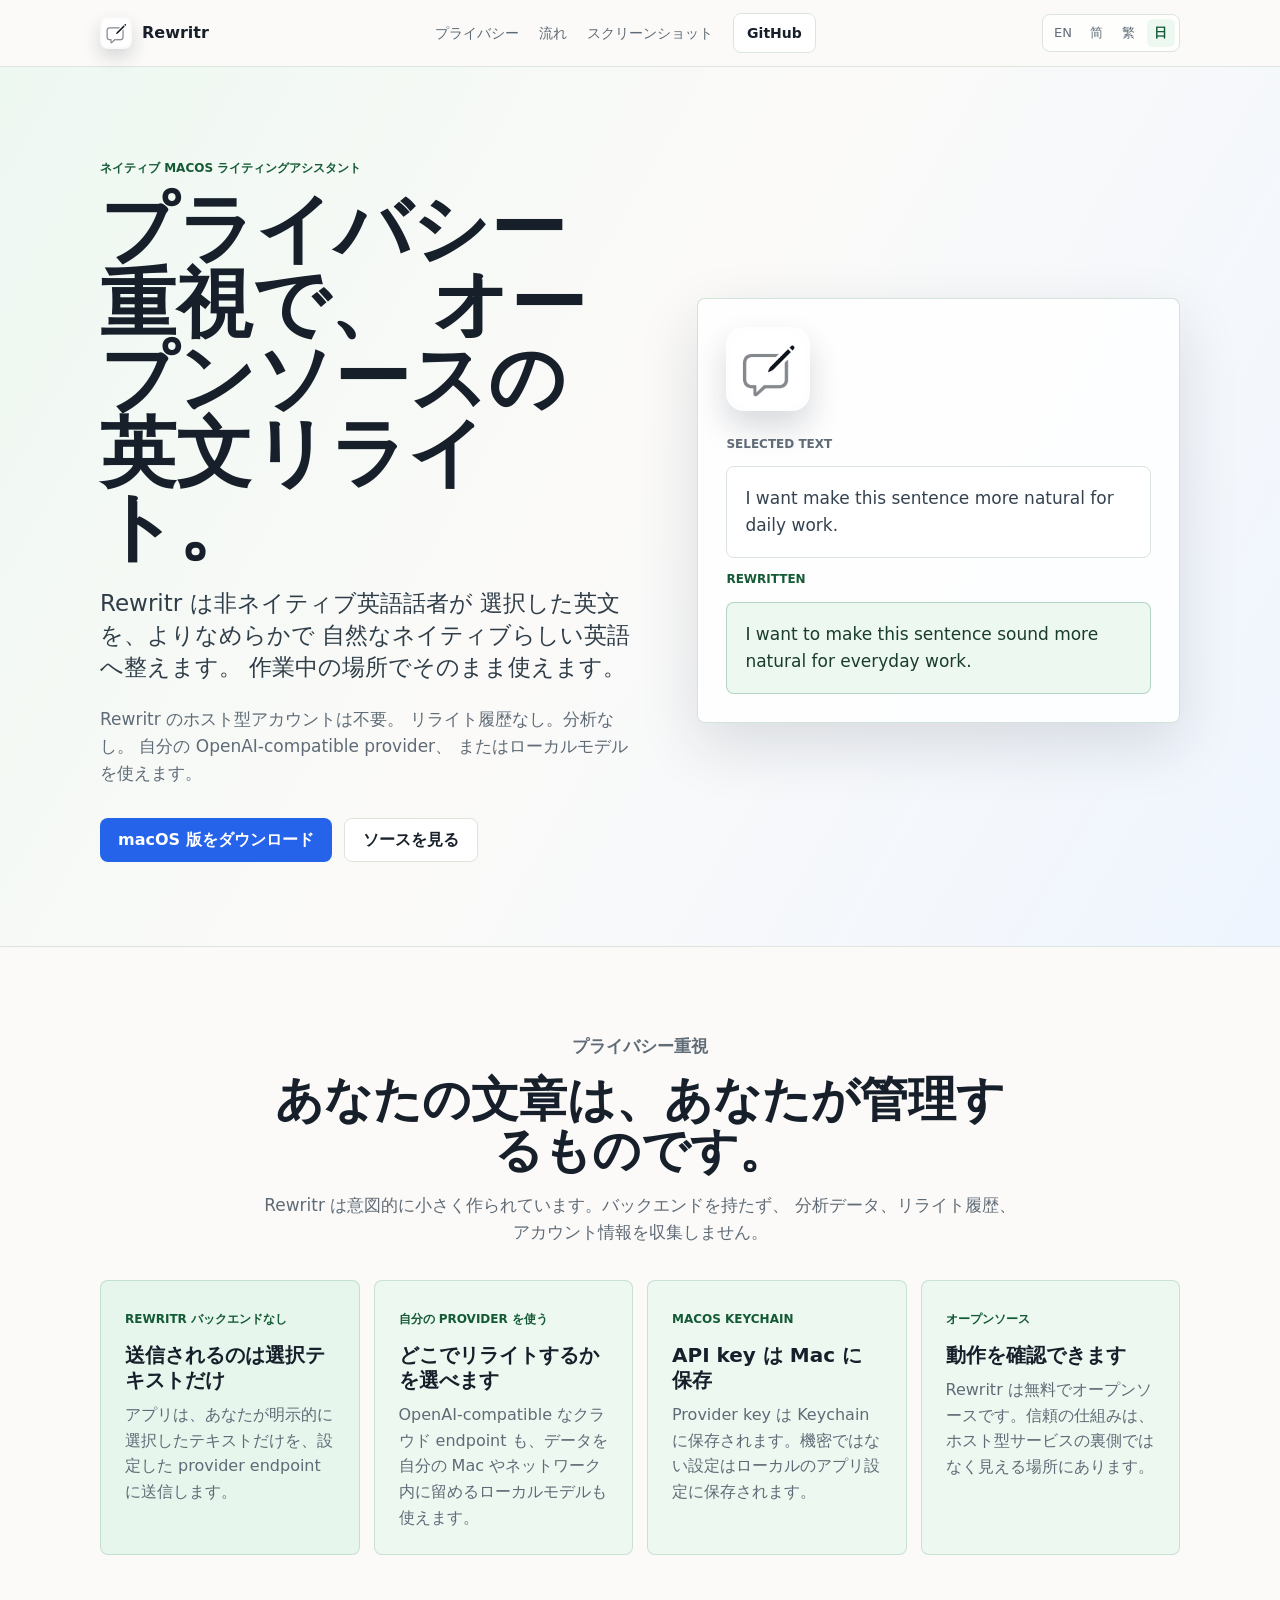
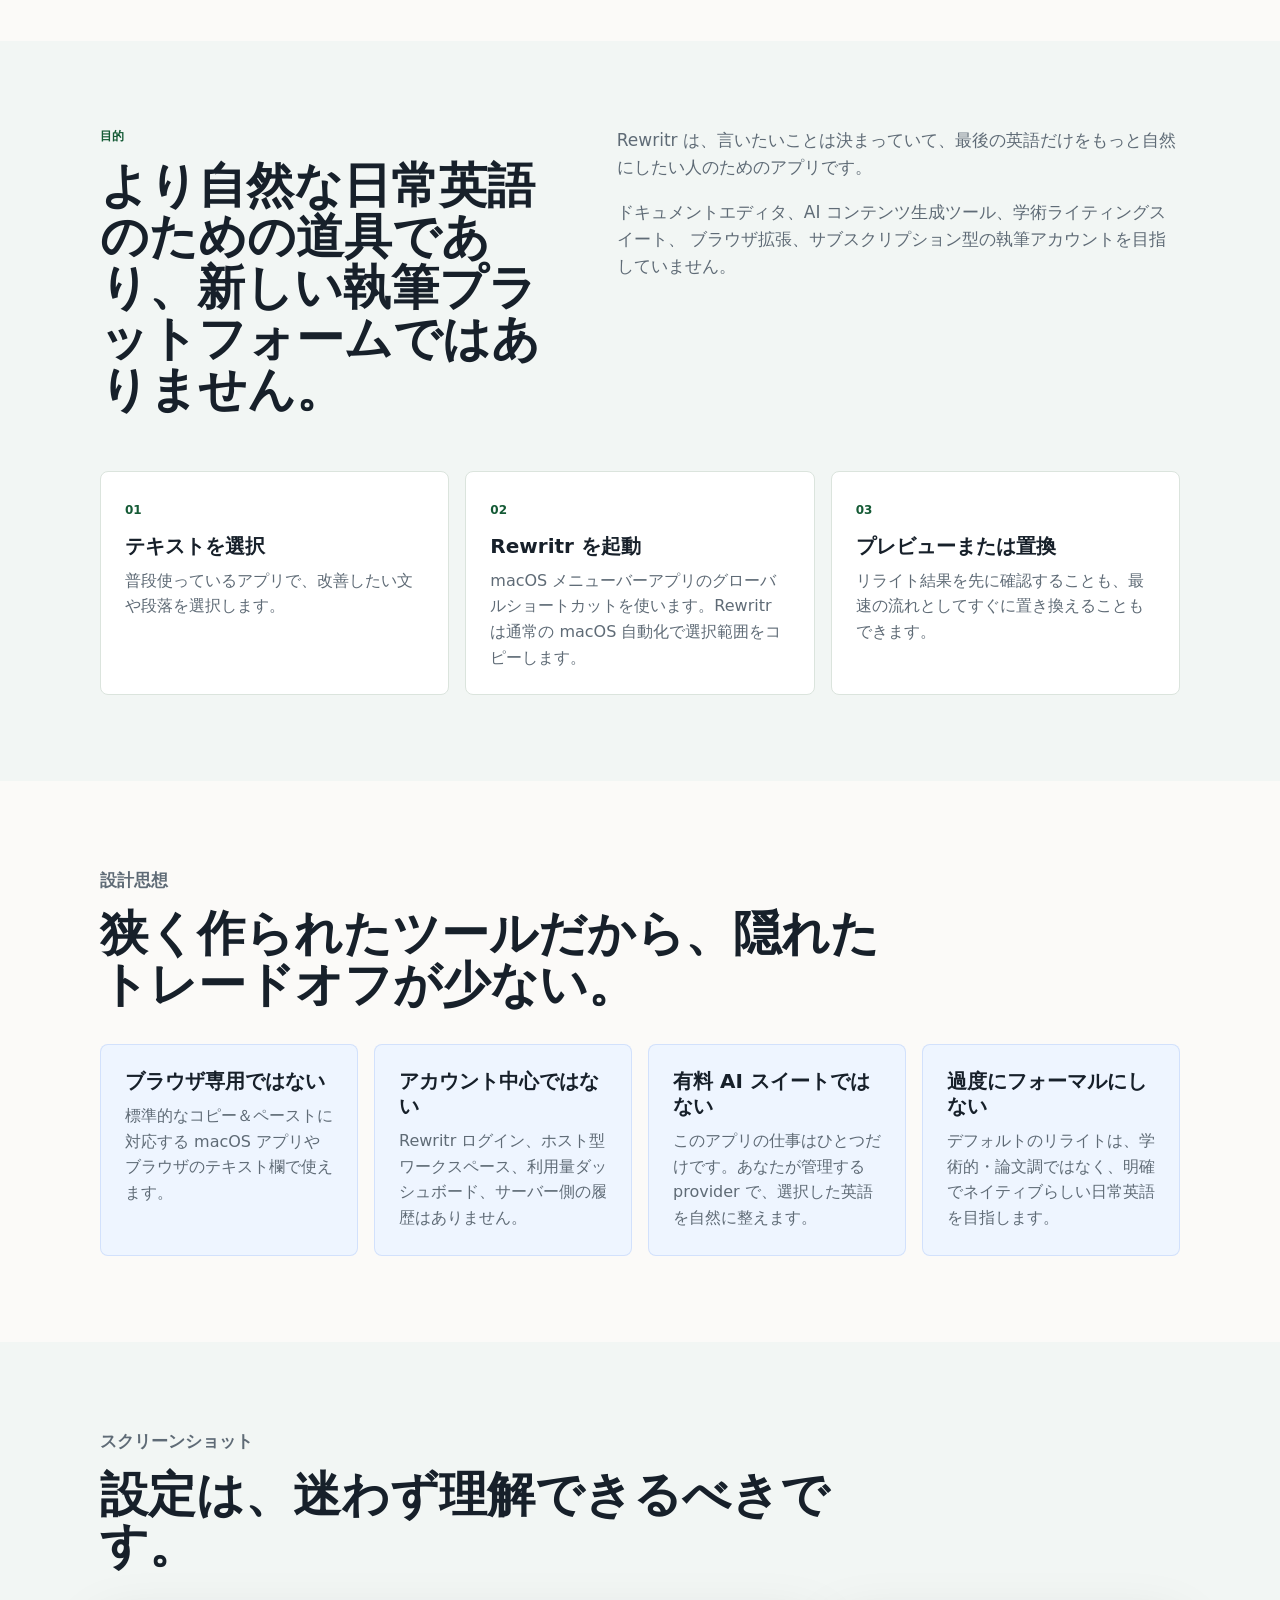
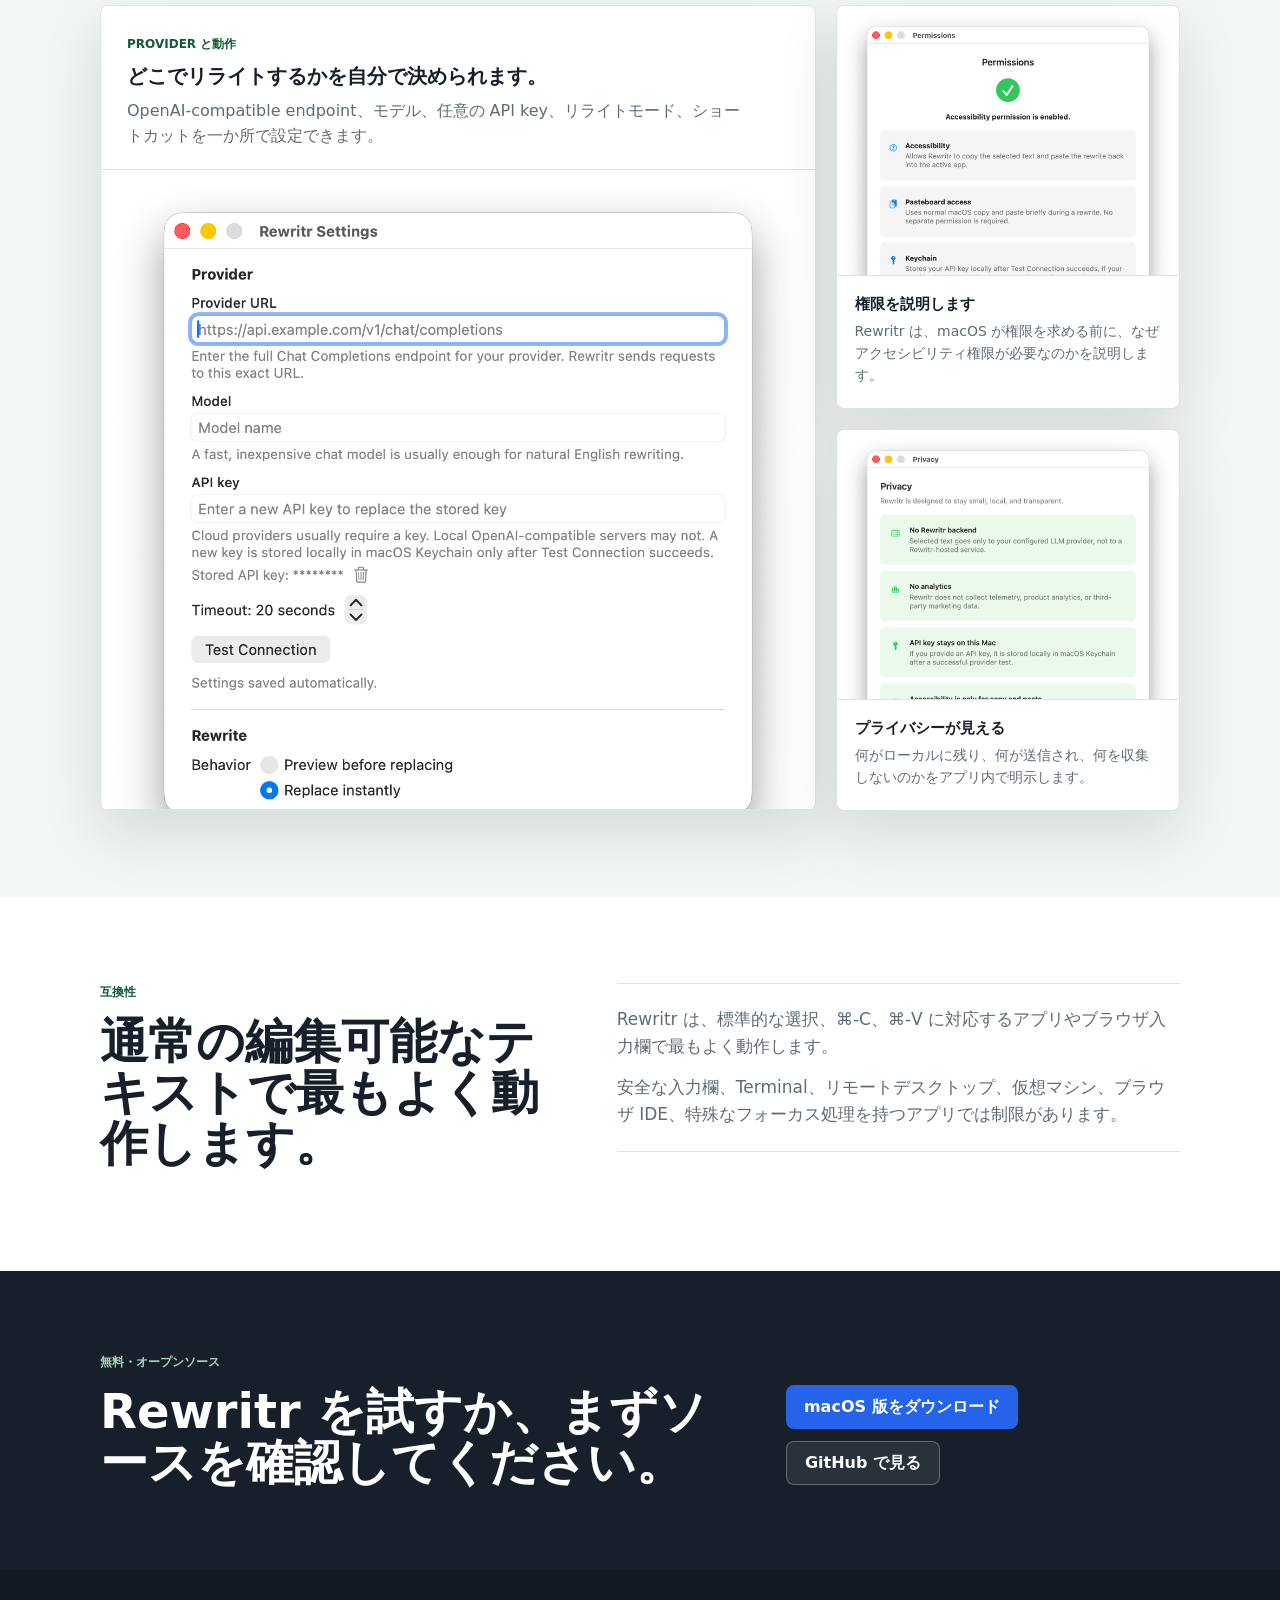
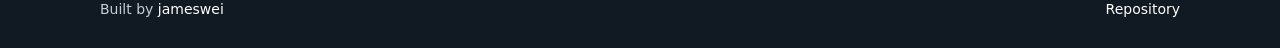
==== website/ja/index.html @ 14cbbc46 "Add multilingual README and website pages" ====
<!doctype html>
<html lang="ja">
  <head>
    <meta charset="utf-8" />
    <meta name="viewport" content="width=device-width, initial-scale=1" />
    <title>Rewritr - macOS 向けのプライベートな英文リライト</title>
    <meta
      name="description"
      content="Rewritr は、選択した英語をより自然でなめらかな表現に整える、プライバシー重視のオープンソース macOS メニューバーアプリです。"
    />
    <link rel="alternate" hreflang="en" href="../" />
    <link rel="alternate" hreflang="zh-Hans" href="../zh-CN/" />
    <link rel="alternate" hreflang="zh-Hant" href="../zh-TW/" />
    <link rel="alternate" hreflang="ja" href="./" />
    <link rel="alternate" hreflang="x-default" href="../" />
    <link rel="icon" href="../assets/app-icon.png" type="image/png" />
    <link rel="stylesheet" href="../css/styles.css" />
  </head>
  <body>
    <header class="site-header">
      <nav class="nav" aria-label="メインナビゲーション">
        <a class="brand" href="#top" aria-label="Rewritr ホーム">
          <img class="brand-mark" src="../assets/app-icon.png" alt="" />
          <span>Rewritr</span>
        </a>
        <div class="nav-links">
          <a href="#privacy">プライバシー</a>
          <a href="#workflow">流れ</a>
          <a href="#screenshots">スクリーンショット</a>
          <a href="https://github.com/jameswei/rewritr" class="nav-button">GitHub</a>
        </div>
        <div class="language-switcher" aria-label="言語選択">
          <a href="../">EN</a>
          <a href="../zh-CN/">简</a>
          <a href="../zh-TW/">繁</a>
          <a href="./" aria-current="page">日</a>
        </div>
      </nav>
    </header>

    <main id="top">
      <section class="hero" aria-labelledby="hero-title">
        <div class="container hero-grid">
          <div class="hero-copy">
            <p class="eyebrow">ネイティブ macOS ライティングアシスタント</p>
            <h1 id="hero-title">
              <span class="title-part">プライバシー重視で、</span>
              <span class="title-part">オープンソースの</span>
              <span class="title-part">英文リライト。</span>
            </h1>
            <p class="hero-lede">
              <span class="mobile-line">Rewritr は非ネイティブ英語話者が</span>
              <span class="mobile-line">選択した英文を、よりなめらかで</span>
              <span class="mobile-line">自然なネイティブらしい英語へ整えます。</span>
              <span class="mobile-line">作業中の場所でそのまま使えます。</span>
            </p>
            <p class="hero-note">
              <span class="mobile-line">Rewritr のホスト型アカウントは不要。</span>
              <span class="mobile-line">リライト履歴なし。分析なし。</span>
              <span class="mobile-line">自分の OpenAI-compatible provider、</span>
              <span class="mobile-line">またはローカルモデルを使えます。</span>
            </p>
            <div class="hero-actions" aria-label="主な操作">
              <a class="button primary" href="https://github.com/jameswei/rewritr/releases">macOS 版をダウンロード</a>
              <a class="button secondary" href="https://github.com/jameswei/rewritr">ソースを見る</a>
            </div>
          </div>
          <div class="hero-panel" aria-label="Rewritr の価値概要">
            <img class="hero-icon" src="../assets/app-icon.png" alt="Rewritr app icon" />
            <div class="rewrite-demo">
              <span class="demo-label">Selected text</span>
              <p>I want make this sentence more natural for daily work.</p>
              <span class="demo-arrow" aria-hidden="true">Rewritten</span>
              <p class="demo-result">I want to make this sentence sound more natural for everyday work.</p>
            </div>
          </div>
        </div>
      </section>

      <section class="section trust-section" id="privacy" aria-labelledby="privacy-title">
        <div class="container section-heading compact">
          <p class="eyebrow">プライバシー重視</p>
          <h2 id="privacy-title">あなたの文章は、あなたが管理するものです。</h2>
          <p>
            Rewritr は意図的に小さく作られています。バックエンドを持たず、
            分析データ、リライト履歴、アカウント情報を収集しません。
          </p>
        </div>
        <div class="container value-grid">
          <article class="value-card highlight">
            <span>Rewritr バックエンドなし</span>
            <h3>送信されるのは選択テキストだけ</h3>
            <p>
              アプリは、あなたが明示的に選択したテキストだけを、設定した provider endpoint に送信します。
            </p>
          </article>
          <article class="value-card">
            <span>自分の provider を使う</span>
            <h3>どこでリライトするかを選べます</h3>
            <p>
              OpenAI-compatible なクラウド endpoint も、データを自分の Mac やネットワーク内に留めるローカルモデルも使えます。
            </p>
          </article>
          <article class="value-card">
            <span>macOS Keychain</span>
            <h3>API key は Mac に保存</h3>
            <p>
              Provider key は Keychain に保存されます。機密ではない設定はローカルのアプリ設定に保存されます。
            </p>
          </article>
          <article class="value-card">
            <span>オープンソース</span>
            <h3>動作を確認できます</h3>
            <p>
              Rewritr は無料でオープンソースです。信頼の仕組みは、ホスト型サービスの裏側ではなく見える場所にあります。
            </p>
          </article>
        </div>
      </section>

      <section class="section muted" id="workflow" aria-labelledby="workflow-title">
        <div class="container split-layout">
          <div>
            <p class="eyebrow">目的</p>
            <h2 id="workflow-title">より自然な日常英語のための道具であり、新しい執筆プラットフォームではありません。</h2>
          </div>
          <div class="section-copy">
            <p>
              Rewritr は、言いたいことは決まっていて、最後の英語だけをもっと自然にしたい人のためのアプリです。
            </p>
            <p>
              ドキュメントエディタ、AI コンテンツ生成ツール、学術ライティングスイート、
              ブラウザ拡張、サブスクリプション型の執筆アカウントを目指していません。
            </p>
          </div>
        </div>
        <div class="container step-grid" aria-label="リライトの流れ">
          <article class="step-card">
            <span>01</span>
            <h3>テキストを選択</h3>
            <p>普段使っているアプリで、改善したい文や段落を選択します。</p>
          </article>
          <article class="step-card">
            <span>02</span>
            <h3>Rewritr を起動</h3>
            <p>macOS メニューバーアプリのグローバルショートカットを使います。Rewritr は通常の macOS 自動化で選択範囲をコピーします。</p>
          </article>
          <article class="step-card">
            <span>03</span>
            <h3>プレビューまたは置換</h3>
            <p>リライト結果を先に確認することも、最速の流れとしてすぐに置き換えることもできます。</p>
          </article>
        </div>
      </section>

      <section class="section" id="different" aria-labelledby="different-title">
        <div class="container section-heading">
          <p class="eyebrow">設計思想</p>
          <h2 id="different-title">狭く作られたツールだから、隠れたトレードオフが少ない。</h2>
        </div>
        <div class="container difference-grid">
          <article>
            <h3>ブラウザ専用ではない</h3>
            <p>標準的なコピー＆ペーストに対応する macOS アプリやブラウザのテキスト欄で使えます。</p>
          </article>
          <article>
            <h3>アカウント中心ではない</h3>
            <p>Rewritr ログイン、ホスト型ワークスペース、利用量ダッシュボード、サーバー側の履歴はありません。</p>
          </article>
          <article>
            <h3>有料 AI スイートではない</h3>
            <p>このアプリの仕事はひとつだけです。あなたが管理する provider で、選択した英語を自然に整えます。</p>
          </article>
          <article>
            <h3>過度にフォーマルにしない</h3>
            <p>デフォルトのリライトは、学術的・論文調ではなく、明確でネイティブらしい日常英語を目指します。</p>
          </article>
        </div>
      </section>

      <section class="section muted" id="screenshots" aria-labelledby="screenshots-title">
        <div class="container section-heading">
          <p class="eyebrow">スクリーンショット</p>
          <h2 id="screenshots-title">設定は、迷わず理解できるべきです。</h2>
        </div>
        <div class="container screenshot-showcase">
          <figure class="screenshot primary-shot">
            <div class="shot-copy">
              <span>Provider と動作</span>
              <h3>どこでリライトするかを自分で決められます。</h3>
              <p>OpenAI-compatible endpoint、モデル、任意の API key、リライトモード、ショートカットを一か所で設定できます。</p>
            </div>
            <img src="../assets/screenshot_settings.png" alt="Rewritr settings with provider configuration and rewrite behavior" />
          </figure>
          <div class="supporting-shots">
            <figure class="screenshot compact-shot">
              <img src="../assets/screenshot_permissions.png" alt="Rewritr permission setup screen with Accessibility permission status" />
              <figcaption>
                <strong>権限を説明します</strong>
                Rewritr は、macOS が権限を求める前に、なぜアクセシビリティ権限が必要なのかを説明します。
              </figcaption>
            </figure>
            <figure class="screenshot compact-shot">
              <img src="../assets/screenshot_privacy.png" alt="Rewritr privacy page showing local storage and provider transparency" />
              <figcaption>
                <strong>プライバシーが見える</strong>
                何がローカルに残り、何が送信され、何を収集しないのかをアプリ内で明示します。
              </figcaption>
            </figure>
          </div>
        </div>
      </section>

      <section class="section limits" id="limits" aria-labelledby="limits-title">
        <div class="container split-layout">
          <div>
            <p class="eyebrow">互換性</p>
            <h2 id="limits-title">通常の編集可能なテキストで最もよく動作します。</h2>
          </div>
          <div class="limit-list">
            <p>Rewritr は、標準的な選択、⌘-C、⌘-V に対応するアプリやブラウザ入力欄で最もよく動作します。</p>
            <p>安全な入力欄、Terminal、リモートデスクトップ、仮想マシン、ブラウザ IDE、特殊なフォーカス処理を持つアプリでは制限があります。</p>
          </div>
        </div>
      </section>

      <section class="cta" aria-labelledby="cta-title">
        <div class="container cta-inner">
          <div>
            <p class="eyebrow">無料・オープンソース</p>
            <h2 id="cta-title">Rewritr を試すか、まずソースを確認してください。</h2>
          </div>
          <div class="hero-actions">
            <a class="button primary" href="https://github.com/jameswei/rewritr/releases">macOS 版をダウンロード</a>
            <a class="button secondary dark" href="https://github.com/jameswei/rewritr">GitHub で見る</a>
          </div>
        </div>
      </section>
    </main>

    <footer class="footer">
      <div class="container footer-inner">
        <span>Built by <a href="https://github.com/jameswei">jameswei</a></span>
        <span><a href="https://github.com/jameswei/rewritr">Repository</a></span>
      </div>
    </footer>
  </body>
</html>
---- website/css/styles.css ----
:root {
  --bg: #fbfaf8;
  --surface: #ffffff;
  --surface-muted: #f2f6f4;
  --surface-green: #edf8f1;
  --surface-blue: #eef5ff;
  --text: #17202a;
  --muted: #5f6b76;
  --line: #dbe4dd;
  --accent: #2563eb;
  --accent-strong: #1d4ed8;
  --green: #217a4b;
  --green-strong: #145a35;
  --shadow: 0 22px 60px rgba(20, 30, 45, 0.13);
  --radius: 8px;
  --container: 1080px;
}

* {
  box-sizing: border-box;
}

html {
  scroll-behavior: smooth;
}

body {
  margin: 0;
  background: var(--bg);
  color: var(--text);
  font-family: -apple-system, BlinkMacSystemFont, "Segoe UI", system-ui, sans-serif;
  line-height: 1.6;
}

:lang(zh-Hans),
:lang(zh-Hant),
:lang(ja) {
  word-break: normal;
  overflow-wrap: anywhere;
}

img {
  display: block;
  max-width: 100%;
}

a {
  color: inherit;
}

.site-header {
  position: sticky;
  top: 0;
  z-index: 20;
  background: rgba(251, 250, 248, 0.9);
  border-bottom: 1px solid rgba(219, 228, 221, 0.9);
  backdrop-filter: blur(18px);
}

.nav {
  width: min(100% - 32px, var(--container));
  min-height: 66px;
  margin: 0 auto;
  display: flex;
  align-items: center;
  justify-content: space-between;
  gap: 24px;
}

.brand {
  display: inline-flex;
  align-items: center;
  gap: 10px;
  font-weight: 780;
  text-decoration: none;
}

.brand-mark {
  width: 32px;
  height: 32px;
  border-radius: 8px;
  box-shadow: 0 8px 18px rgba(15, 23, 42, 0.16);
}

.nav-links {
  display: flex;
  align-items: center;
  gap: 20px;
  color: var(--muted);
  font-size: 14px;
}

.nav-links a {
  text-decoration: none;
}

.nav-links a:hover,
.language-switcher a:hover,
.footer a:hover {
  color: var(--accent);
}

.nav-button {
  padding: 8px 13px;
  border: 1px solid var(--line);
  border-radius: 8px;
  background: var(--surface);
  color: var(--text);
  font-weight: 680;
}

.language-switcher {
  display: inline-flex;
  align-items: center;
  gap: 4px;
  padding: 4px;
  border: 1px solid var(--line);
  border-radius: 8px;
  background: rgba(255, 255, 255, 0.74);
  color: var(--muted);
  font-size: 13px;
}

.language-switcher a {
  min-width: 28px;
  padding: 4px 7px;
  border-radius: 6px;
  text-align: center;
  text-decoration: none;
}

.language-switcher a[aria-current="page"] {
  background: var(--surface-green);
  color: var(--green-strong);
  font-weight: 760;
}

.container {
  width: calc(100% - 32px);
  max-width: var(--container);
  margin: 0 auto;
}

.hero {
  padding: 92px 0 84px;
  border-bottom: 1px solid var(--line);
  background:
    linear-gradient(120deg, rgba(237, 248, 241, 0.95), rgba(251, 250, 248, 0.94) 46%, rgba(238, 245, 255, 0.92)),
    var(--bg);
}

.hero-grid {
  display: grid;
  grid-template-columns: minmax(0, 1.05fr) minmax(320px, 0.95fr);
  gap: 64px;
  align-items: center;
}

.hero-copy {
  min-width: 0;
  max-width: 700px;
}

.eyebrow {
  margin: 0 0 14px;
  color: var(--green-strong);
  font-size: 12px;
  font-weight: 780;
  letter-spacing: 0;
  text-transform: uppercase;
}

h1,
h2,
h3,
p {
  margin-top: 0;
}

h1 {
  margin-bottom: 22px;
  max-width: 760px;
  font-size: 76px;
  line-height: 0.98;
  letter-spacing: 0;
  overflow-wrap: break-word;
}

h2 {
  margin-bottom: 16px;
  font-size: 48px;
  line-height: 1.06;
  letter-spacing: 0;
}

h3 {
  margin-bottom: 9px;
  font-size: 20px;
  line-height: 1.25;
  letter-spacing: 0;
}

.hero-lede {
  max-width: 660px;
  color: #2f3d48;
  font-size: 23px;
  line-height: 1.4;
}

.hero-note {
  max-width: 640px;
  margin-bottom: 0;
  color: var(--muted);
  font-size: 17px;
}

.mobile-line {
  display: inline;
}

.hero-actions {
  display: flex;
  flex-wrap: wrap;
  gap: 12px;
  margin-top: 30px;
}

.button {
  display: inline-flex;
  align-items: center;
  justify-content: center;
  max-width: 100%;
  min-height: 44px;
  padding: 0 18px;
  border-radius: 8px;
  font-weight: 740;
  text-decoration: none;
}

.button.primary {
  background: var(--accent);
  color: #ffffff;
}

.button.primary:hover {
  background: var(--accent-strong);
}

.button.secondary {
  background: var(--surface);
  border: 1px solid var(--line);
  color: var(--text);
}

.button.secondary.dark {
  background: rgba(255, 255, 255, 0.08);
  border-color: rgba(255, 255, 255, 0.28);
  color: #ffffff;
}

.hero-panel {
  position: relative;
  min-width: 0;
  padding: 28px;
  border: 1px solid rgba(33, 122, 75, 0.2);
  border-radius: var(--radius);
  background: rgba(255, 255, 255, 0.82);
  box-shadow: var(--shadow);
}

.hero-icon {
  width: 84px;
  height: 84px;
  margin-bottom: 24px;
  border-radius: 18px;
  box-shadow: 0 16px 32px rgba(15, 23, 42, 0.16);
}

.rewrite-demo {
  display: grid;
  gap: 12px;
}

.rewrite-demo p {
  margin: 0;
  padding: 18px;
  border: 1px solid var(--line);
  border-radius: var(--radius);
  background: #ffffff;
  color: #344250;
  font-size: 17px;
}

.rewrite-demo .demo-result {
  border-color: rgba(33, 122, 75, 0.28);
  background: var(--surface-green);
  color: #193d2a;
}

.demo-label,
.demo-arrow {
  color: var(--muted);
  font-size: 12px;
  font-weight: 780;
  text-transform: uppercase;
}

.demo-arrow {
  color: var(--green-strong);
}

.section {
  padding: 86px 0;
}

.muted {
  background: var(--surface-muted);
}

.section-heading {
  margin-bottom: 34px;
}

.section-heading.compact {
  max-width: 760px;
  text-align: center;
}

.section-heading h2 {
  max-width: 780px;
}

.section-heading p,
.section-copy,
.limit-list {
  color: var(--muted);
  font-size: 17px;
}

.value-grid {
  display: grid;
  grid-template-columns: repeat(4, minmax(0, 1fr));
  gap: 14px;
}

.value-card,
.step-card,
.difference-grid article {
  min-height: 100%;
  padding: 24px;
  border: 1px solid var(--line);
  border-radius: var(--radius);
  background: var(--surface);
}

.value-card {
  background: var(--surface-green);
  border-color: rgba(33, 122, 75, 0.18);
}

.value-card.highlight {
  background: #e6f6ec;
}

.value-card span,
.step-card span {
  display: inline-flex;
  margin-bottom: 14px;
  color: var(--green-strong);
  font-size: 12px;
  font-weight: 800;
  text-transform: uppercase;
}

.value-card p,
.step-card p,
.difference-grid p {
  margin-bottom: 0;
  color: var(--muted);
}

.split-layout {
  display: grid;
  grid-template-columns: minmax(0, 0.9fr) minmax(0, 1.1fr);
  gap: 56px;
  align-items: start;
}

.step-grid {
  display: grid;
  grid-template-columns: repeat(3, minmax(0, 1fr));
  gap: 16px;
  margin-top: 40px;
}

.step-card {
  background: #ffffff;
}

.difference-grid {
  display: grid;
  grid-template-columns: repeat(4, minmax(0, 1fr));
  gap: 16px;
}

.difference-grid article {
  background: var(--surface-blue);
  border-color: rgba(37, 99, 235, 0.14);
}

.screenshot-showcase {
  display: grid;
  grid-template-columns: minmax(0, 1.35fr) minmax(320px, 0.65fr);
  gap: 20px;
  align-items: stretch;
}

.screenshot {
  margin: 0;
  border: 1px solid var(--line);
  border-radius: var(--radius);
  background: var(--surface);
  overflow: hidden;
  box-shadow: var(--shadow);
}

.primary-shot {
  display: grid;
  grid-template-rows: auto minmax(0, 1fr);
}

.shot-copy {
  padding: 24px 26px 20px;
  border-bottom: 1px solid var(--line);
  background: #ffffff;
}

.shot-copy span {
  display: inline-flex;
  margin-bottom: 10px;
  color: var(--green-strong);
  font-size: 12px;
  font-weight: 800;
  text-transform: uppercase;
}

.shot-copy p {
  max-width: 620px;
  margin-bottom: 0;
  color: var(--muted);
}

.supporting-shots {
  display: grid;
  gap: 20px;
}

.screenshot img {
  width: 100%;
  height: auto;
  max-height: 640px;
  object-fit: cover;
  object-position: top center;
  border-bottom: 1px solid var(--line);
}

.primary-shot img {
  height: 100%;
  min-height: 520px;
}

.compact-shot img {
  max-height: 270px;
}

.screenshot figcaption {
  min-height: 96px;
  padding: 16px 18px;
  color: var(--muted);
  font-size: 14px;
}

.screenshot figcaption strong {
  display: block;
  margin-bottom: 4px;
  color: var(--text);
  font-size: 15px;
}

.limits {
  background: #ffffff;
}

.limit-list {
  display: grid;
  gap: 14px;
  padding: 22px 0;
  border-top: 1px solid var(--line);
  border-bottom: 1px solid var(--line);
}

.limit-list p {
  margin-bottom: 0;
}

.cta {
  padding: 82px 0;
  background: var(--text);
  color: #ffffff;
}

.cta .eyebrow {
  color: #9fd4b5;
}

.cta-inner {
  display: flex;
  align-items: center;
  justify-content: space-between;
  gap: 32px;
}

.cta h2 {
  max-width: 660px;
  margin-bottom: 0;
}

.footer {
  padding: 28px 0;
  background: #111922;
  color: #c4ced8;
  font-size: 14px;
}

.footer-inner {
  display: flex;
  justify-content: space-between;
  gap: 16px;
}

.footer a {
  color: #ffffff;
  text-decoration: none;
}

@media (max-width: 900px) {
  .nav {
    min-height: auto;
    padding: 14px 0;
    align-items: flex-start;
    flex-direction: column;
  }

  .nav-links {
    width: 100%;
    gap: 14px;
    overflow-x: auto;
    padding-bottom: 4px;
  }

  .language-switcher {
    max-width: 100%;
    overflow-x: auto;
  }

  .hero {
    padding: 70px 0 64px;
  }

  .hero-grid,
  .split-layout,
  .screenshot-showcase,
  .step-grid,
  .difference-grid,
  .cta-inner {
    grid-template-columns: 1fr;
  }

  .cta-inner {
    display: grid;
  }

  .value-grid {
    grid-template-columns: repeat(2, minmax(0, 1fr));
  }

  h1 {
    font-size: 56px;
  }

  h2 {
    font-size: 38px;
  }

  .hero-lede {
    font-size: 20px;
  }

  .section {
    padding: 64px 0;
  }

  .primary-shot img {
    min-height: 0;
  }
}

@media (max-width: 560px) {
  .nav-links a:not(.nav-button) {
    display: none;
  }

  .hero-actions,
  .button {
    width: 100%;
  }

  .hero-copy,
  .hero-panel,
  .hero-actions {
    justify-self: start;
    width: calc(100vw - 32px);
    max-width: calc(100vw - 32px);
  }

  .rewrite-demo p {
    max-width: 100%;
  }

  .title-part {
    display: block;
  }

  .mobile-line {
    display: block;
    max-width: calc(100vw - 32px);
  }

  .button {
    flex: 0 0 calc(100vw - 48px);
    width: calc(100vw - 48px);
  }

  .value-grid {
    grid-template-columns: 1fr;
  }

  h1 {
    font-size: 40px;
  }

  h2 {
    font-size: 32px;
  }

  .hero-panel {
    padding: 20px;
  }

  .footer-inner {
    flex-direction: column;
  }
}
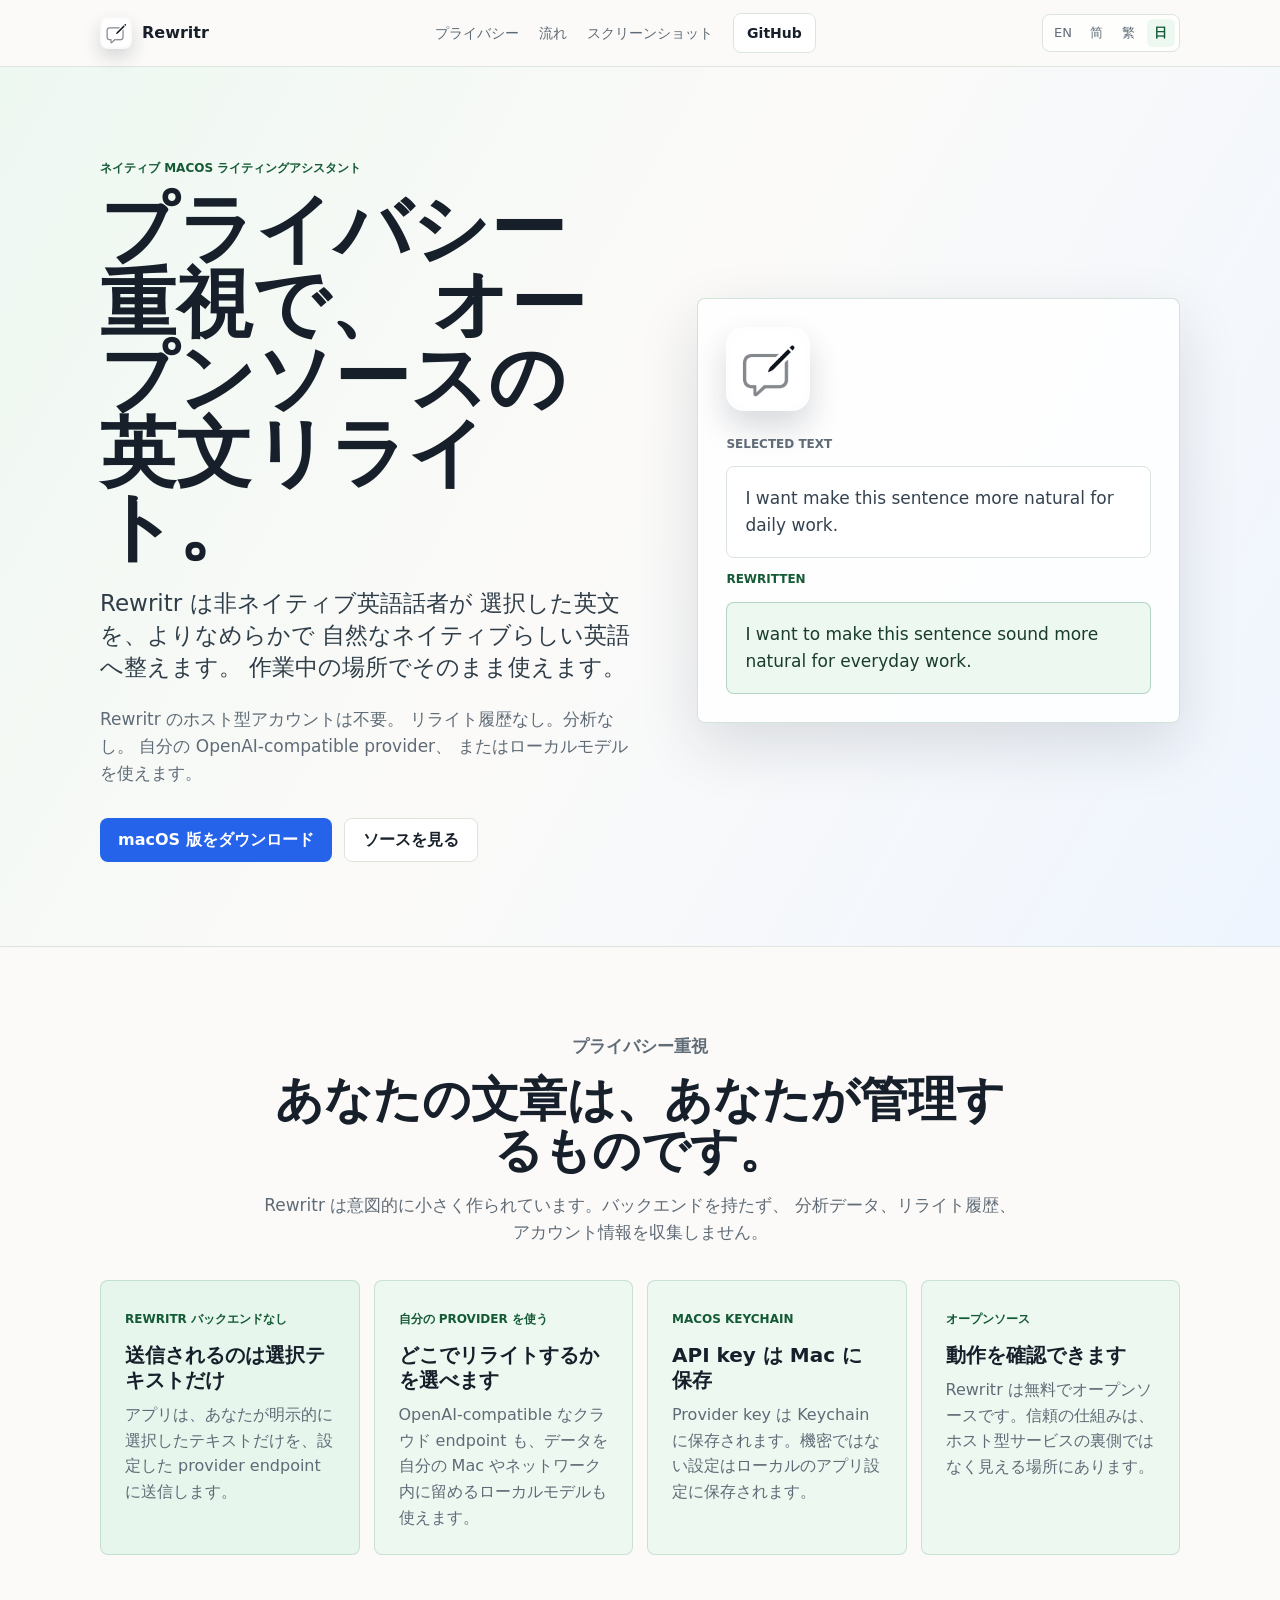
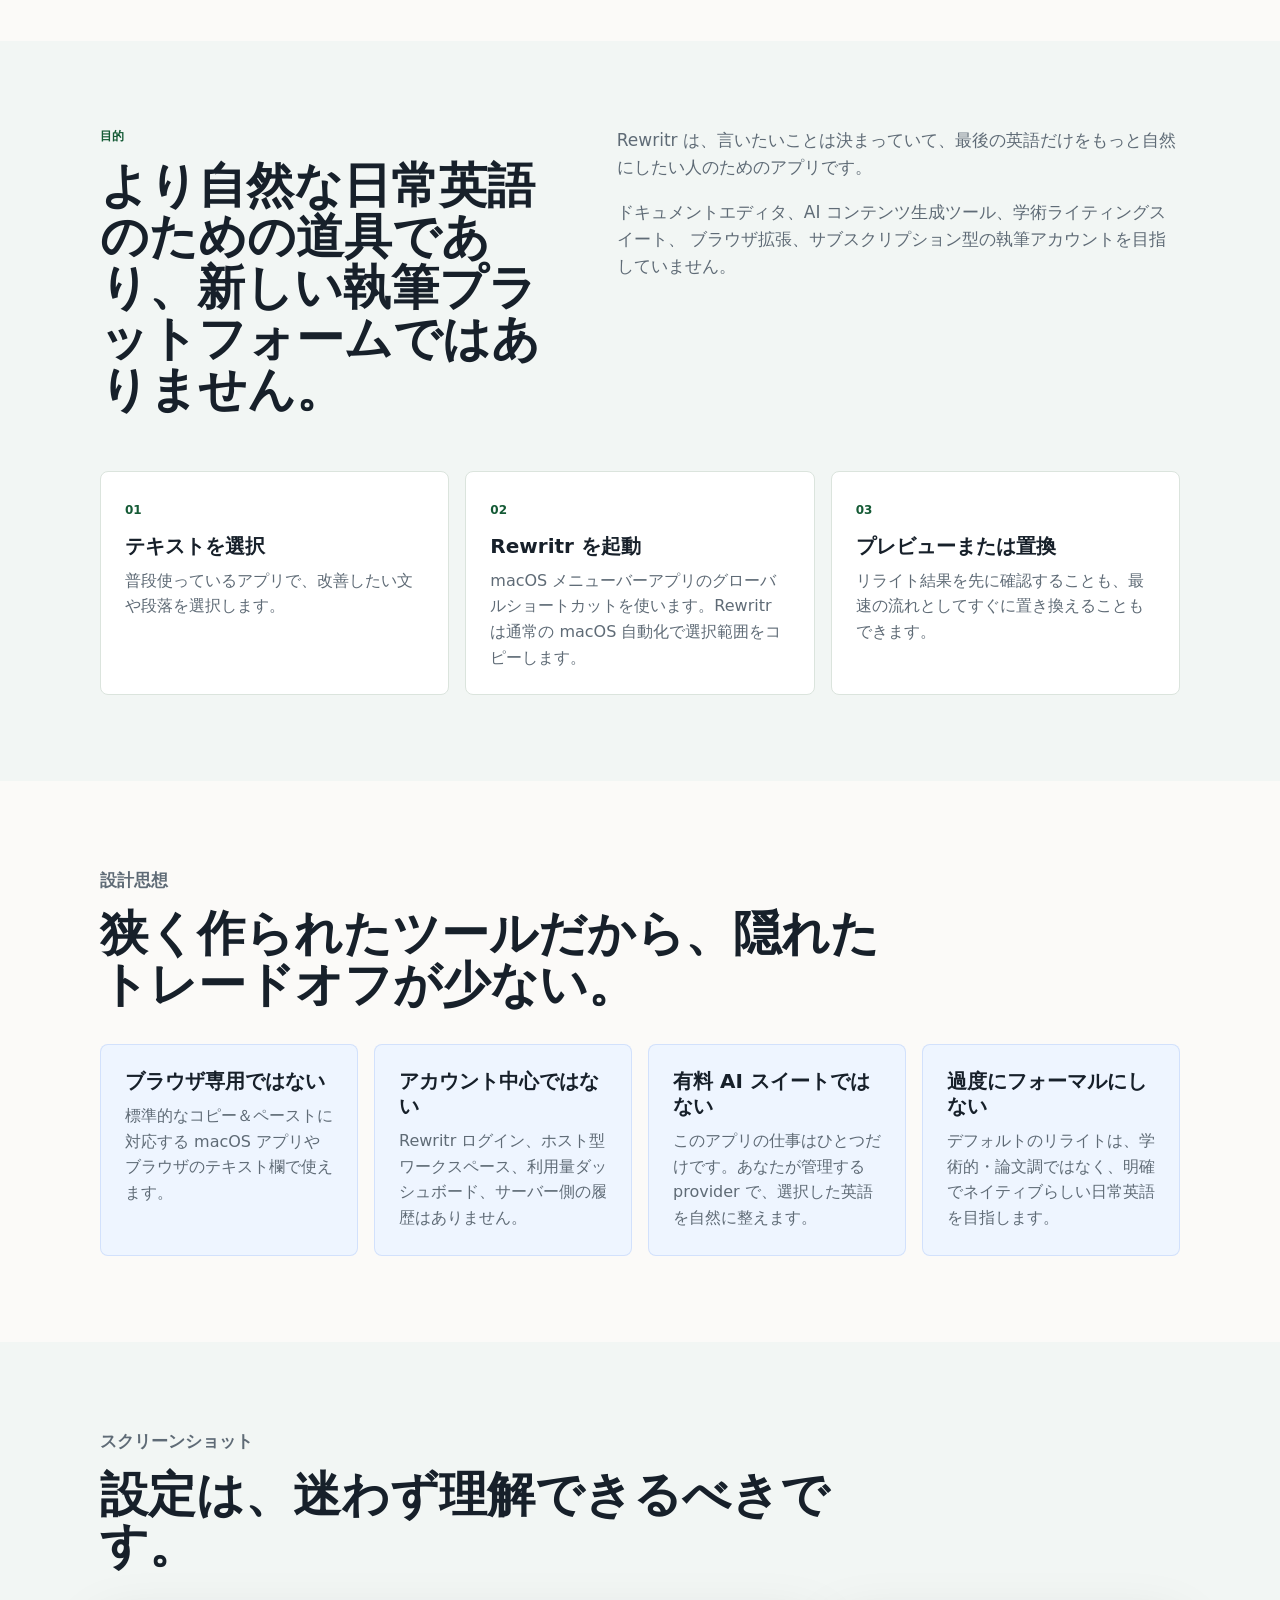
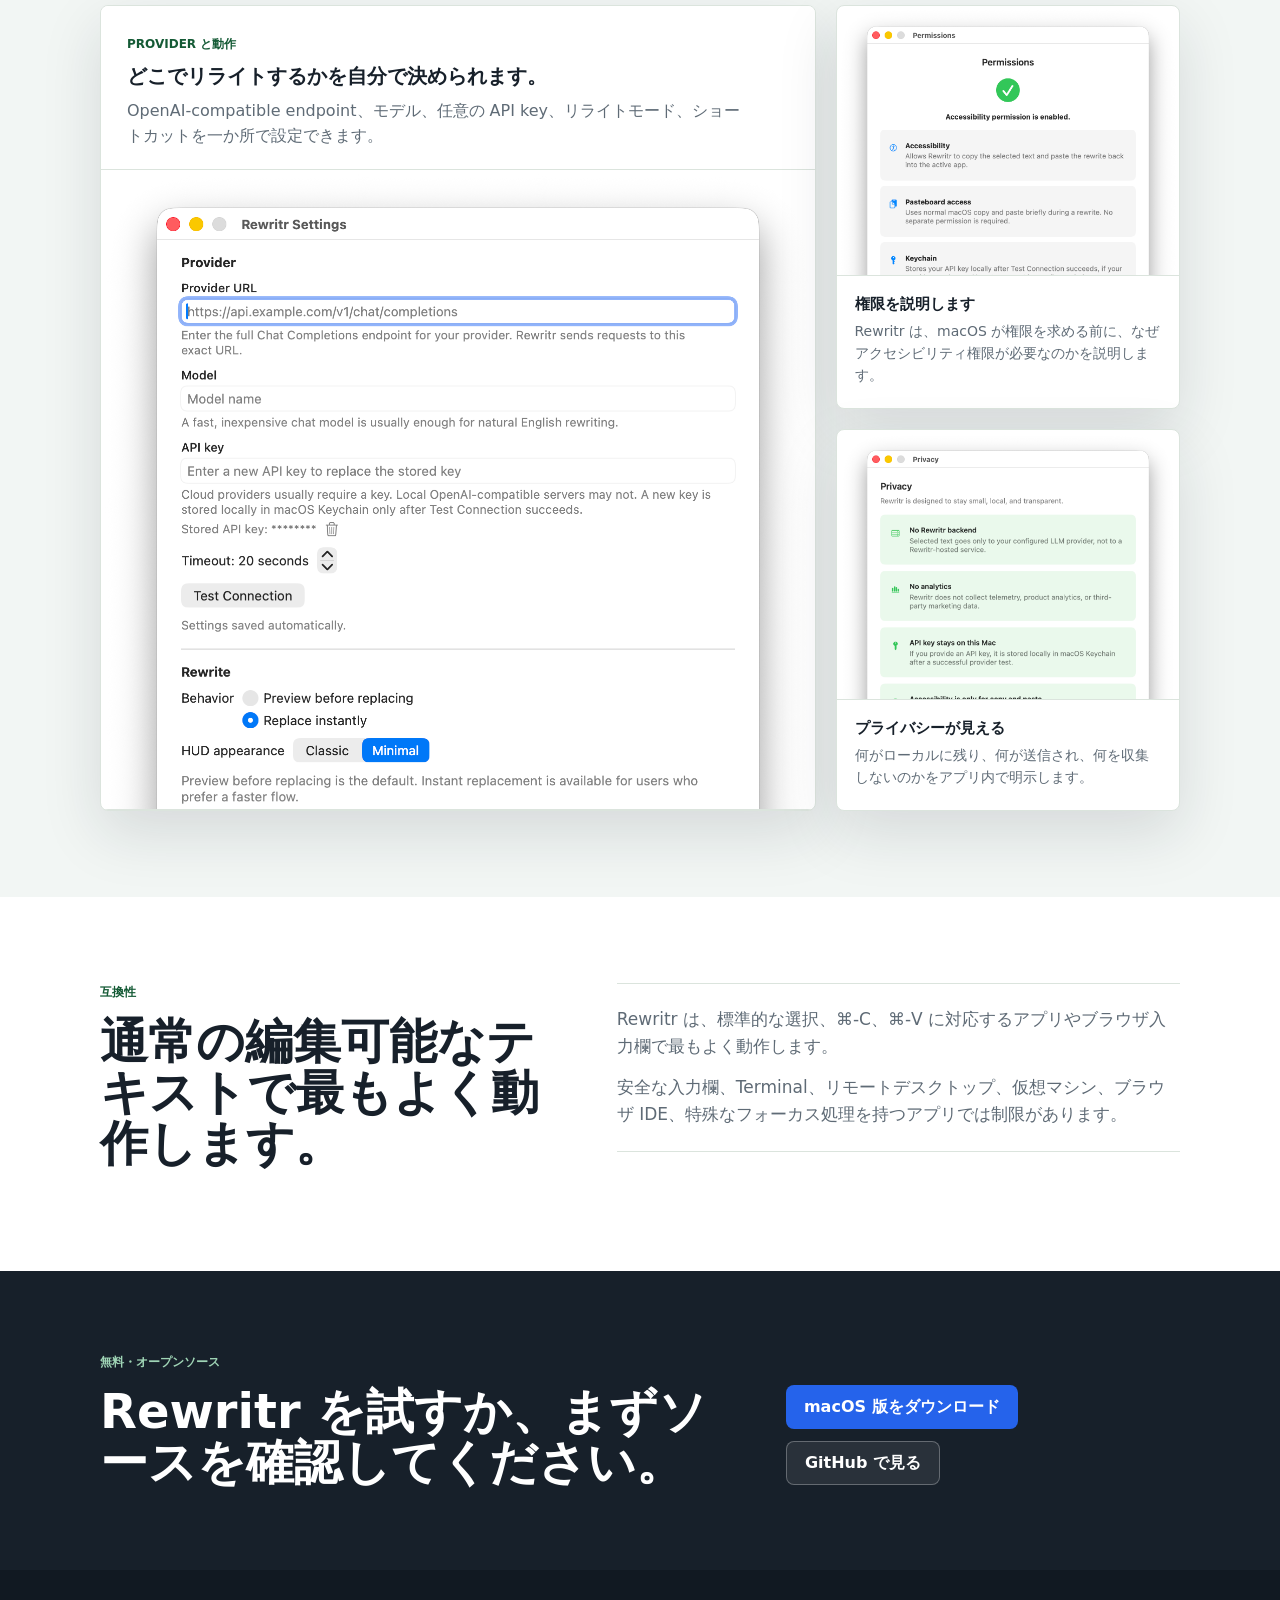
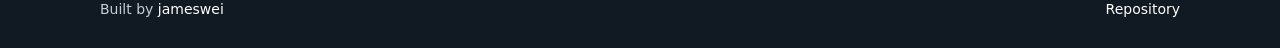
==== commit 24897e75: "Refresh Settings screenshots" ====
--- a/website/ja/index.html
+++ b/website/ja/index.html
@@ -190,7 +190,7 @@
               <h3>どこでリライトするかを自分で決められます。</h3>
               <p>OpenAI-compatible endpoint、モデル、任意の API key、リライトモード、ショートカットを一か所で設定できます。</p>
             </div>
-            <img src="../assets/screenshot_settings.png" alt="Rewritr settings with provider configuration and rewrite behavior" />
+            <img src="../assets/screenshot_settings.png" alt="Rewritr settings with provider configuration, rewrite behavior, HUD appearance, and shortcut" />
           </figure>
           <div class="supporting-shots">
             <figure class="screenshot compact-shot">
--- a/website/css/styles.css
+++ b/website/css/styles.css
@@ -214,6 +214,21 @@
   font-size: 17px;
 }
 
+.name-note {
+  max-width: 620px;
+  margin: 20px 0 0;
+  padding-left: 14px;
+  border-left: 3px solid rgba(33, 122, 75, 0.34);
+  color: #485662;
+  font-size: 15px;
+  line-height: 1.55;
+}
+
+.name-note strong {
+  color: var(--text);
+  font-weight: 760;
+}
+
 .mobile-line {
   display: inline;
 }
